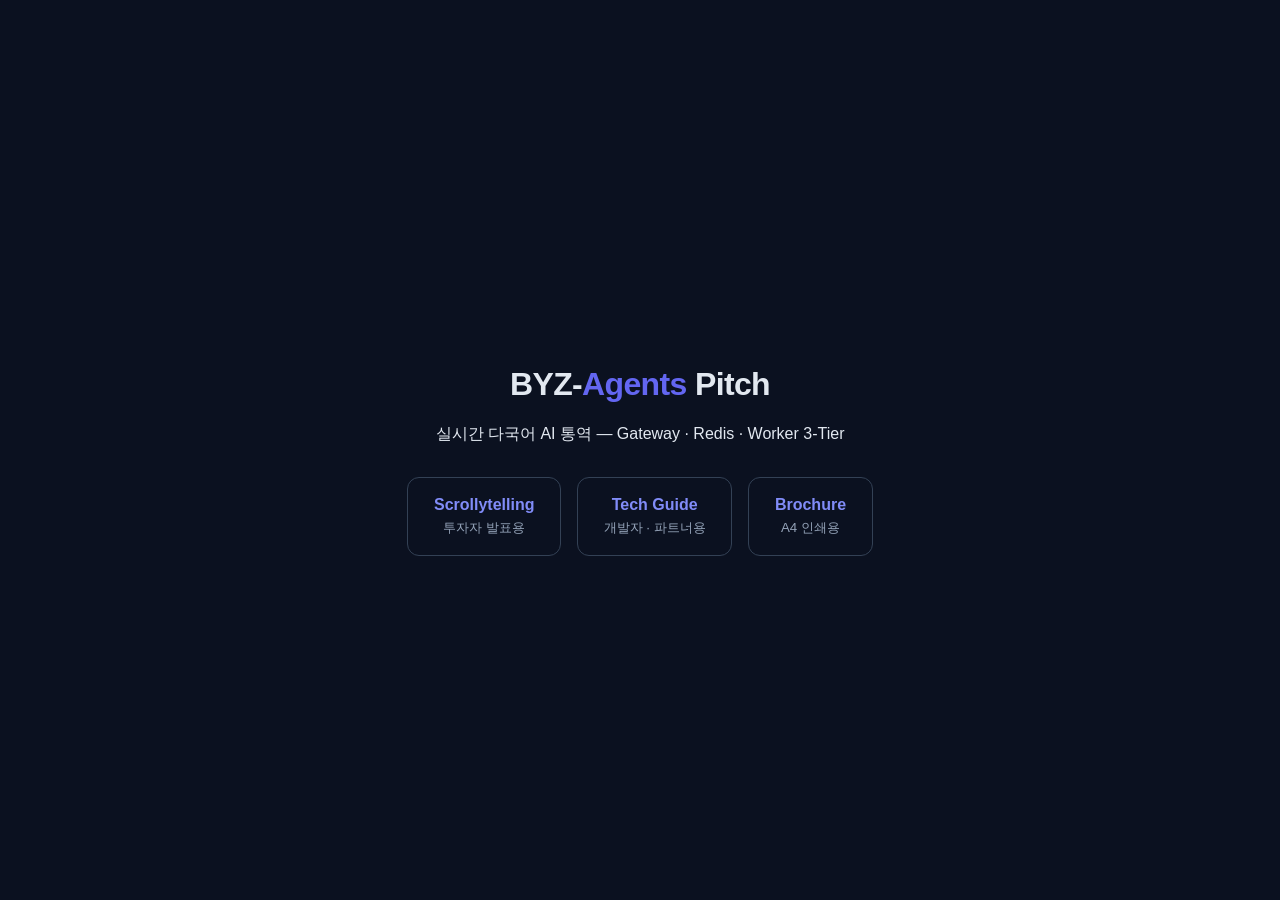
==== index.html @ 4764150d "site: BYZ-Agents Pitch — scrollytelling/tech-guide/brochure (from byz-pitch 42c3e0e)" ====
<!DOCTYPE html>
<html lang="ko">
<head>
<meta charset="utf-8">
<meta name="viewport" content="width=device-width, initial-scale=1">
<title>BYZ-Agents — Pitch</title>
<style>
  body{margin:0;min-height:100vh;display:flex;align-items:center;justify-content:center;background:#0b1120;font-family:Pretendard,-apple-system,sans-serif;color:#e2e8f0}
  .wrap{text-align:center;padding:2rem}
  h1{font-size:2rem;font-weight:600;letter-spacing:-0.02em}
  h1 span{color:#6366f1}
  .links{display:flex;gap:1rem;justify-content:center;flex-wrap:wrap;margin-top:2rem}
  a{display:block;padding:1.1rem 1.6rem;border:1px solid #334155;border-radius:12px;color:#e2e8f0;text-decoration:none;transition:.2s}
  a:hover{border-color:#6366f1;background:#1e293b}
  a b{display:block;color:#818cf8;margin-bottom:.3rem}
  a small{color:#94a3b8}
</style>
</head>
<body>
<div class="wrap">
  <h1>BYZ-<span>Agents</span> Pitch</h1>
  <p>실시간 다국어 AI 통역 — Gateway · Redis · Worker 3-Tier</p>
  <div class="links">
    <a href="scrollytelling/"><b>Scrollytelling</b><small>투자자 발표용</small></a>
    <a href="tech-guide/"><b>Tech Guide</b><small>개발자 · 파트너용</small></a>
    <a href="brochure/"><b>Brochure</b><small>A4 인쇄용</small></a>
  </div>
</div>
</body>
</html>
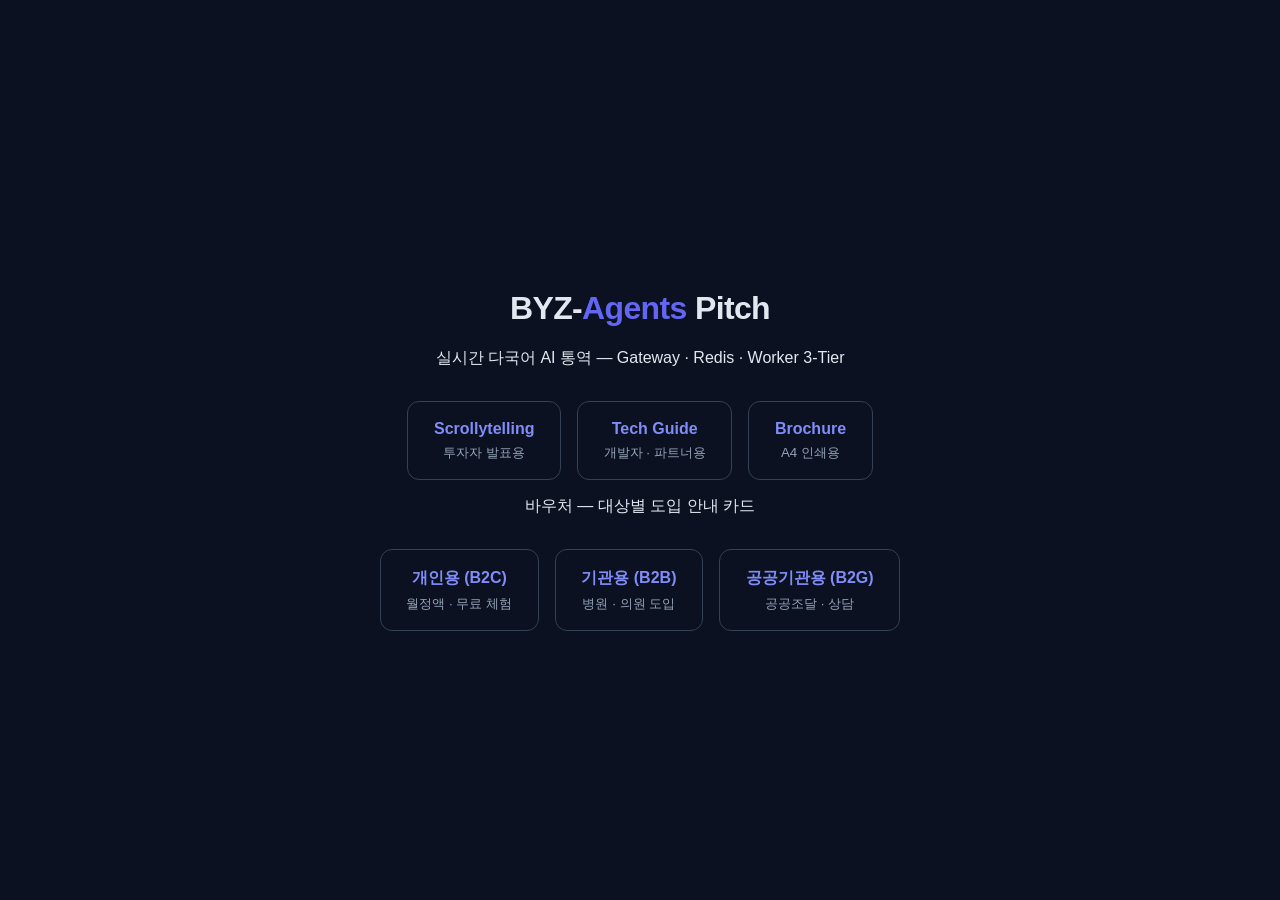
==== commit fcbd718e: "site: 크레딧 바우처 3종 공개 배포 (최신본) + 검색 비색인(robots.txt + noindex) — DEPLOYMENT-POLICY 준수, 내부 수치 누설 0 byz-p" ====
--- a/index.html
+++ b/index.html
@@ -1,6 +1,7 @@
 <!DOCTYPE html>
 <html lang="ko">
 <head>
+  <meta name="robots" content="noindex, nofollow">
 <meta charset="utf-8">
 <meta name="viewport" content="width=device-width, initial-scale=1">
 <title>BYZ-Agents — Pitch</title>
@@ -25,6 +26,12 @@
     <a href="tech-guide/"><b>Tech Guide</b><small>개발자 · 파트너용</small></a>
     <a href="brochure/"><b>Brochure</b><small>A4 인쇄용</small></a>
   </div>
+  <p>바우처 — 대상별 도입 안내 카드</p>
+  <div class="links">
+    <a href="voucher/b2c-card.html"><b>개인용 (B2C)</b><small>월정액 · 무료 체험</small></a>
+    <a href="voucher/b2b-card.html"><b>기관용 (B2B)</b><small>병원 · 의원 도입</small></a>
+    <a href="voucher/b2g-card.html"><b>공공기관용 (B2G)</b><small>공공조달 · 상담</small></a>
+  </div>
 </div>
 </body>
 </html>
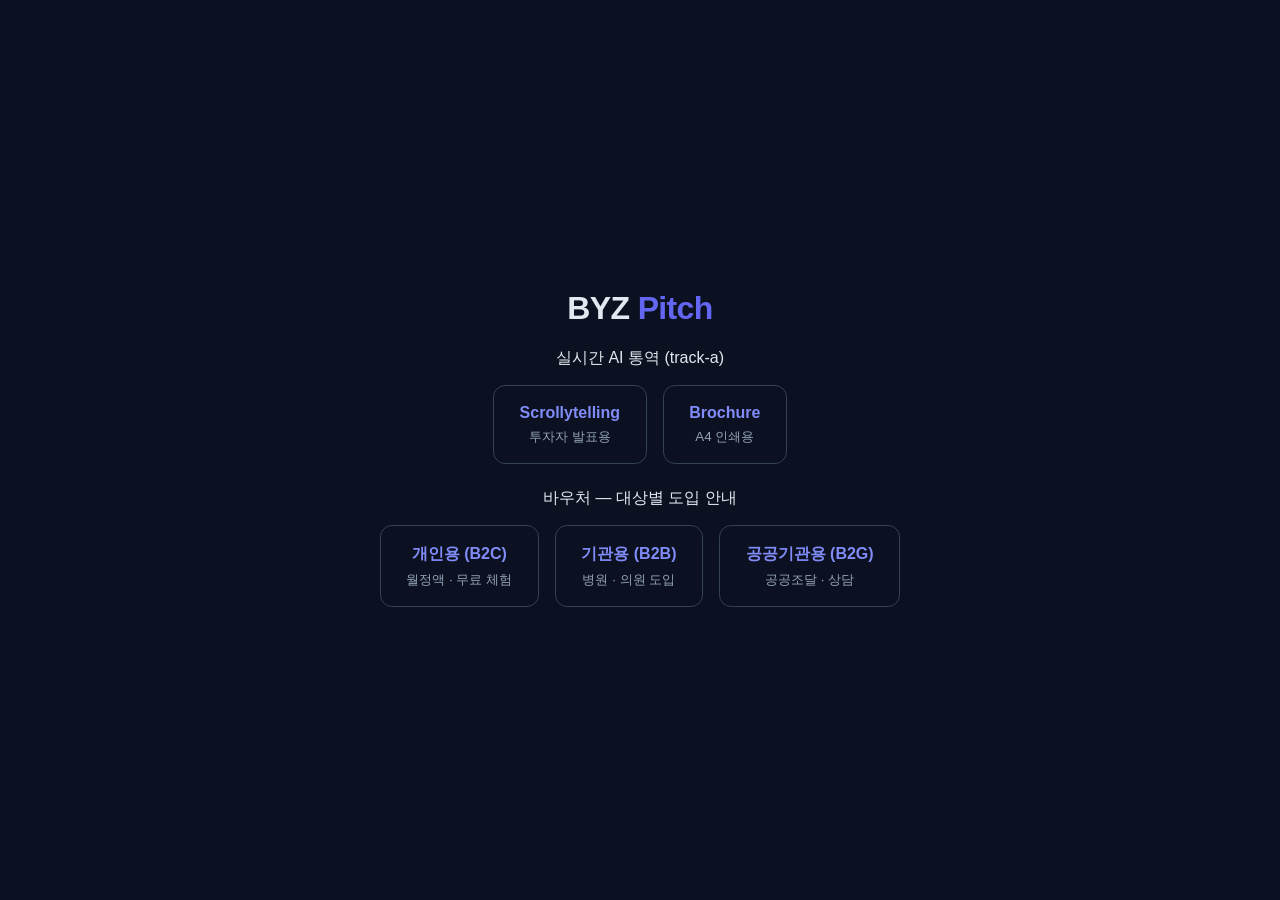
==== commit 2ebbbf89: "site: HOWTO WORKS 전략1·2 비공개 전환 + tech-guide off - 전략1·2(howto-works/howto-works-s2) 공개 철회 — 내부 IR 전용" ====
--- a/index.html
+++ b/index.html
@@ -4,13 +4,13 @@
   <meta name="robots" content="noindex, nofollow">
 <meta charset="utf-8">
 <meta name="viewport" content="width=device-width, initial-scale=1">
-<title>BYZ-Agents — Pitch</title>
+<title>BYZ — Pitch</title>
 <style>
   body{margin:0;min-height:100vh;display:flex;align-items:center;justify-content:center;background:#0b1120;font-family:Pretendard,-apple-system,sans-serif;color:#e2e8f0}
-  .wrap{text-align:center;padding:2rem}
+  .wrap{text-align:center;padding:2rem;max-width:880px}
   h1{font-size:2rem;font-weight:600;letter-spacing:-0.02em}
   h1 span{color:#6366f1}
-  .links{display:flex;gap:1rem;justify-content:center;flex-wrap:wrap;margin-top:2rem}
+  .links{display:flex;gap:1rem;justify-content:center;flex-wrap:wrap;margin:.5rem 0 1.5rem}
   a{display:block;padding:1.1rem 1.6rem;border:1px solid #334155;border-radius:12px;color:#e2e8f0;text-decoration:none;transition:.2s}
   a:hover{border-color:#6366f1;background:#1e293b}
   a b{display:block;color:#818cf8;margin-bottom:.3rem}
@@ -19,19 +19,17 @@
 </head>
 <body>
 <div class="wrap">
-  <h1>BYZ-<span>Agents</span> Pitch</h1>
-  <p>실시간 다국어 AI 통역 — Gateway · Redis · Worker 3-Tier</p>
+  <h1>BYZ <span>Pitch</span></h1>
+  <p>실시간 AI 통역 (track-a)</p>
   <div class="links">
     <a href="scrollytelling/"><b>Scrollytelling</b><small>투자자 발표용</small></a>
-    <a href="tech-guide/"><b>Tech Guide</b><small>개발자 · 파트너용</small></a>
     <a href="brochure/"><b>Brochure</b><small>A4 인쇄용</small></a>
   </div>
-  <p>바우처 — 대상별 도입 안내 카드</p>
+  <p>바우처 — 대상별 도입 안내</p>
   <div class="links">
     <a href="voucher/b2c-card.html"><b>개인용 (B2C)</b><small>월정액 · 무료 체험</small></a>
     <a href="voucher/b2b-card.html"><b>기관용 (B2B)</b><small>병원 · 의원 도입</small></a>
     <a href="voucher/b2g-card.html"><b>공공기관용 (B2G)</b><small>공공조달 · 상담</small></a>
-  </div>
-</div>
+  </div></div>
 </body>
 </html>
